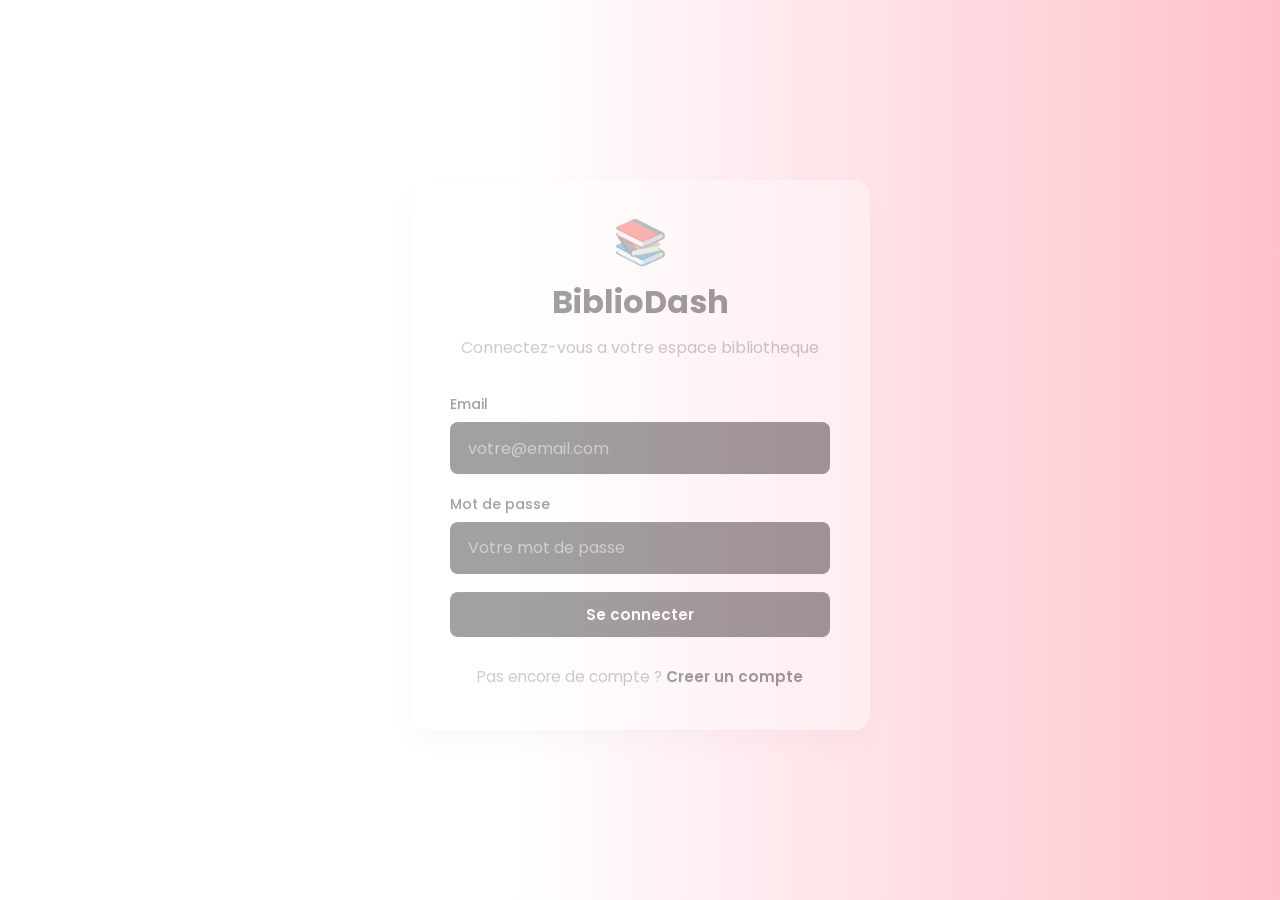
==== src/index.html @ 0aefede0 "Premier commit du projet Docker" ====
<!DOCTYPE html>
<html lang="fr">
<head>
    <meta charset="UTF-8">
    <meta name="viewport" content="width=device-width, initial-scale=1.0">
    <title>Ma Bibliotheque</title>
    <link rel="stylesheet" href="css/style.css">
</head>
<body>
    <div class="app">
        <aside class="sidebar">
            <div class="logo">
                <span class="logo-icon">📚</span>
                <h1>Biblio<span>Dash</span></h1>
            </div>

            <div class="user-card" id="user-card">
                <div class="user-avatar" id="user-avatar">?</div>
                <div>
                    <p class="user-name" id="user-name">Chargement...</p>
                    <span class="user-role role-membre" id="user-role">Membre</span>
                </div>
            </div>

            <nav class="nav">
                <button class="nav-btn active" data-view="dashboard">Tableau de bord</button>
                <button class="nav-btn" data-view="livres">Catalogue</button>
                <button class="nav-btn" data-view="achats">Mes achats</button>
                <button class="nav-btn" data-view="profil">Mon profil</button>
            </nav>

            <div class="sidebar-actions">
                <button class="btn btn-secondary btn-full" id="btn-logout">Deconnexion</button>
            </div>

            <footer class="sidebar-footer">
                <p>Espace membre — achat de livres</p>
            </footer>
        </aside>

        <main class="main">
            <header class="header">
                <div>
                    <h2 id="page-title">Tableau de bord</h2>
                    <p class="subtitle" id="page-subtitle">Consultez le catalogue de la bibliotheque</p>
                </div>
            </header>

            <section id="view-dashboard" class="view active">
                <div class="stats-grid">
                    <article class="stat-card">
                        <p class="stat-label">Total livres</p>
                        <p class="stat-value" id="stat-total">—</p>
                    </article>
                    <article class="stat-card stat-green">
                        <p class="stat-label">Disponibles</p>
                        <p class="stat-value" id="stat-disponibles">—</p>
                    </article>
                    <article class="stat-card stat-orange">
                        <p class="stat-label">Mes achats</p>
                        <p class="stat-value" id="stat-mes-achats">—</p>
                    </article>
                    <article class="stat-card stat-blue">
                        <p class="stat-label">Total depense</p>
                        <p class="stat-value stat-value-sm" id="stat-depense">—</p>
                    </article>
                </div>

                <div class="panels">
                    <article class="panel">
                        <h3>Par categorie</h3>
                        <ul class="category-list" id="category-list"></ul>
                    </article>
                    <article class="panel">
                        <h3>Ajouts recents</h3>
                        <ul class="recent-list" id="recent-list"></ul>
                    </article>
                </div>
            </section>

            <section id="view-livres" class="view">
                <div class="filters">
                    <input type="search" id="search-input" placeholder="Rechercher titre, auteur, ISBN...">
                    <select id="filter-categorie">
                        <option value="">Toutes categories</option>
                    </select>
                    <select id="filter-statut">
                        <option value="">Tous statuts</option>
                        <option value="disponible">Disponible</option>
                        <option value="emprunte">Emprunte</option>
                        <option value="reserve">Reserve</option>
                        <option value="vendu">Vendu</option>
                    </select>
                    <button class="btn btn-secondary" id="btn-refresh">Actualiser</button>
                </div>

                <div class="table-wrapper">
                    <table class="books-table">
                        <thead>
                            <tr>
                                <th>Titre</th>
                                <th>Auteur</th>
                                <th>Categorie</th>
                                <th>Prix</th>
                                <th>Annee</th>
                                <th>Statut</th>
                                <th>Action</th>
                            </tr>
                        </thead>
                        <tbody id="books-tbody">
                            <tr><td colspan="7" class="loading">Chargement...</td></tr>
                        </tbody>
                    </table>
                </div>
            </section>

            <section id="view-achats" class="view">
                <div class="table-wrapper">
                    <table class="books-table">
                        <thead>
                            <tr>
                                <th>Titre</th>
                                <th>Auteur</th>
                                <th>Categorie</th>
                                <th>Prix paye</th>
                                <th>Date</th>
                            </tr>
                        </thead>
                        <tbody id="achats-tbody">
                            <tr><td colspan="5" class="loading">Chargement...</td></tr>
                        </tbody>
                    </table>
                </div>
            </section>

            <section id="view-profil" class="view">
                <article class="panel profile-panel">
                    <h3>Mon compte</h3>
                    <form id="profile-form" class="profile-form">
                        <div class="form-grid">
                            <label>Nom *<input type="text" id="profile-nom" required></label>
                            <label>Prenom *<input type="text" id="profile-prenom" required></label>
                        </div>
                        <label>Email<input type="email" id="profile-email" disabled></label>
                        <label>Telephone<input type="tel" id="profile-telephone"></label>
                        <label>Membre depuis<input type="text" id="profile-date" disabled></label>

                        <hr class="profile-divider">
                        <h4>Changer le mot de passe</h4>
                        <p class="profile-hint">Min. 8 caracteres, 1 majuscule, 1 minuscule, 1 chiffre.</p>
                        <div class="form-grid">
                            <label>Nouveau mot de passe<input type="password" id="profile-password" minlength="8"></label>
                            <label>Confirmer<input type="password" id="profile-confirm" minlength="8"></label>
                        </div>
                        <div class="form-actions">
                            <button type="submit" class="btn btn-primary">Enregistrer</button>
                        </div>
                    </form>
                </article>
            </section>
        </main>
    </div>

    <div class="toast" id="toast"></div>

    <script src="js/config.js"></script>
    <script src="js/api.js"></script>
    <script src="js/app.js"></script>
</body>
</html>
---- src/css/style.css ----
@import url('https://fonts.googleapis.com/css2?family=Poppins:wght@400;500;600;700&display=swap');

:root {
    --white: #FFFFFF;
    --pink: #FFC0CB;
    --black: #000000;
    --text-muted: rgba(0, 0, 0, 0.55);
    --radius-sm: 8px;
    --radius-md: 12px;
    --radius-lg: 16px;
    --shadow-card: 0 10px 30px rgba(0, 0, 0, 0.08);
    --shadow-hover: 0 16px 40px rgba(0, 0, 0, 0.12);
    --shadow-btn: 0 8px 20px rgba(0, 0, 0, 0.15);
    --sidebar-width: 260px;
    --font: 'Poppins', 'Inter', 'Roboto', system-ui, sans-serif;
    --transition: all 0.3s ease;
}

* {
    margin: 0;
    padding: 0;
    box-sizing: border-box;
}

body {
    font-family: var(--font);
    font-size: 16px;
    line-height: 1.6;
    color: var(--black);
    min-height: 100vh;
    background: linear-gradient(to right, #FFFFFF 40%, #FFC0CB 100%);
    background-attachment: fixed;
}

/* ─── Layout ─── */
.app {
    display: flex;
    min-height: 100vh;
}

/* ─── Sidebar ─── */
.sidebar {
    width: var(--sidebar-width);
    background: var(--white);
    box-shadow: var(--shadow-card);
    display: flex;
    flex-direction: column;
    padding: 2rem 1.25rem;
    position: fixed;
    height: 100vh;
    z-index: 10;
    transition: var(--transition);
}

.logo {
    display: flex;
    align-items: center;
    gap: 0.75rem;
    margin-bottom: 2rem;
    padding: 0 0.25rem;
}

.logo-icon {
    font-size: 1.75rem;
    line-height: 1;
}

.logo h1 {
    font-size: 1.35rem;
    font-weight: 700;
    color: var(--black);
}

.logo span {
    font-weight: 700;
}

.nav {
    display: flex;
    flex-direction: column;
    gap: 0.35rem;
    flex: 1;
}

.nav-btn {
    background: transparent;
    border: none;
    color: var(--text-muted);
    padding: 0.85rem 1rem;
    border-radius: var(--radius-sm);
    text-align: left;
    cursor: pointer;
    font-family: var(--font);
    font-size: 0.95rem;
    font-weight: 500;
    transition: var(--transition);
    position: relative;
}

.nav-btn::after {
    content: '';
    position: absolute;
    bottom: 6px;
    left: 1rem;
    right: 1rem;
    height: 2px;
    background: var(--black);
    transform: scaleX(0);
    transition: transform 0.3s ease;
}

.nav-btn:hover {
    color: var(--black);
    background: rgba(0, 0, 0, 0.04);
}

.nav-btn:hover::after {
    transform: scaleX(1);
}

.nav-btn.active {
    background: var(--black);
    color: var(--white);
    font-weight: 600;
}

.nav-btn.active::after {
    display: none;
}

.sidebar-footer {
    padding: 1rem 0.25rem;
    font-size: 0.8rem;
    color: var(--text-muted);
}

.sidebar-actions {
    margin-top: auto;
    margin-bottom: 1rem;
}

/* ─── Main ─── */
.main {
    margin-left: var(--sidebar-width);
    flex: 1;
    padding: 2.5rem;
    max-width: 1140px;
    animation: fadeIn 0.4s ease;
}

@keyframes fadeIn {
    from { opacity: 0; transform: translateY(8px); }
    to   { opacity: 1; transform: translateY(0); }
}

.header {
    display: flex;
    justify-content: space-between;
    align-items: flex-start;
    margin-bottom: 2.5rem;
}

.header h2 {
    font-size: 2rem;
    font-weight: 700;
    line-height: 1.2;
}

.subtitle {
    color: var(--text-muted);
    margin-top: 0.35rem;
    font-size: 1rem;
    font-weight: 400;
}

/* ─── Views ─── */
.view {
    display: none;
}

.view.active {
    display: block;
    animation: fadeIn 0.35s ease;
}

/* ─── Stats ─── */
.stats-grid {
    display: grid;
    grid-template-columns: repeat(auto-fit, minmax(200px, 1fr));
    gap: 1.25rem;
    margin-bottom: 2rem;
}

.stat-card {
    background: var(--white);
    border-radius: var(--radius-md);
    padding: 1.5rem;
    box-shadow: var(--shadow-card);
    transition: var(--transition);
}

.stat-card:hover {
    box-shadow: var(--shadow-hover);
    transform: translateY(-3px);
}

.stat-card.stat-green,
.stat-card.stat-orange,
.stat-card.stat-blue {
    border-left: 4px solid var(--black);
}

.stat-label {
    font-size: 0.85rem;
    font-weight: 500;
    color: var(--text-muted);
    margin-bottom: 0.5rem;
    text-transform: uppercase;
    letter-spacing: 0.04em;
}

.stat-value {
    font-size: 2.25rem;
    font-weight: 700;
    color: var(--black);
}

/* ─── Panels ─── */
.panels {
    display: grid;
    grid-template-columns: repeat(auto-fit, minmax(300px, 1fr));
    gap: 1.5rem;
}

.panel {
    background: var(--white);
    border-radius: var(--radius-lg);
    padding: 1.75rem;
    box-shadow: var(--shadow-card);
    transition: var(--transition);
}

.panel:hover {
    box-shadow: var(--shadow-hover);
    transform: translateY(-2px);
}

.panel h3 {
    font-size: 1rem;
    font-weight: 600;
    margin-bottom: 1.25rem;
    color: var(--black);
}

.category-list,
.recent-list {
    list-style: none;
}

.category-list li,
.recent-list li {
    display: flex;
    justify-content: space-between;
    align-items: center;
    padding: 0.75rem 0;
    border-bottom: 1px solid rgba(0, 0, 0, 0.08);
    font-size: 0.95rem;
}

.category-list li:last-child,
.recent-list li:last-child {
    border-bottom: none;
}

/* ─── Badges (noir / blanc uniquement) ─── */
.badge {
    display: inline-block;
    padding: 0.25rem 0.65rem;
    border-radius: 20px;
    font-size: 0.75rem;
    font-weight: 600;
}

.badge-disponible {
    background: var(--black);
    color: var(--white);
}

.badge-emprunte {
    background: var(--white);
    color: var(--black);
    border: 1.5px solid var(--black);
}

.badge-reserve {
    background: rgba(0, 0, 0, 0.12);
    color: var(--black);
}

.badge-vendu {
    background: var(--black);
    color: var(--white);
    opacity: 0.7;
}

.btn-sm {
    padding: 0.45rem 0.9rem;
    font-size: 0.82rem;
}

.stat-value-sm {
    font-size: 1.6rem;
}

.text-muted-sm {
    font-size: 0.85rem;
    color: var(--text-muted);
}

/* ─── Filters ─── */
.filters {
    display: flex;
    flex-wrap: wrap;
    gap: 0.75rem;
    margin-bottom: 1.5rem;
}

.filters input,
.filters select {
    font-family: var(--font);
    background: var(--black);
    color: var(--white);
    border: none;
    padding: 0.7rem 1.1rem;
    border-radius: var(--radius-sm);
    font-size: 0.95rem;
    transition: var(--transition);
    min-height: 44px;
}

.filters input {
    flex: 1;
    min-width: 220px;
}

.filters input::placeholder {
    color: rgba(255, 255, 255, 0.55);
}

.filters input:focus,
.filters select:focus {
    outline: none;
    box-shadow: var(--shadow-btn);
    transform: translateY(-2px);
}

.filters select option {
    background: var(--black);
    color: var(--white);
}

/* ─── Table ─── */
.table-wrapper {
    background: var(--white);
    border-radius: var(--radius-lg);
    overflow: hidden;
    box-shadow: var(--shadow-card);
    transition: var(--transition);
}

.table-wrapper:hover {
    box-shadow: var(--shadow-hover);
}

.books-table {
    width: 100%;
    border-collapse: collapse;
}

.books-table th,
.books-table td {
    padding: 1rem 1.25rem;
    text-align: left;
    border-bottom: 1px solid rgba(0, 0, 0, 0.07);
}

.books-table th {
    background: var(--black);
    color: var(--white);
    font-size: 0.78rem;
    font-weight: 600;
    text-transform: uppercase;
    letter-spacing: 0.06em;
}

.books-table tbody tr {
    transition: var(--transition);
}

.books-table tbody tr:hover {
    background: rgba(255, 192, 203, 0.15);
}

.books-table .loading,
.books-table .empty {
    text-align: center;
    color: var(--text-muted);
    padding: 2.5rem;
}

/* ─── Buttons ─── */
.btn {
    font-family: var(--font);
    padding: 0.7rem 1.4rem;
    border: none;
    border-radius: var(--radius-sm);
    font-size: 0.95rem;
    font-weight: 600;
    cursor: pointer;
    transition: var(--transition);
}

.btn-primary {
    background: var(--black);
    color: var(--white);
}

.btn-primary:hover {
    transform: translateY(-2px);
    box-shadow: var(--shadow-btn);
}

.btn-secondary {
    background: var(--white);
    color: var(--black);
    border: 1.5px solid var(--black);
}

.btn-secondary:hover {
    background: var(--black);
    color: var(--white);
    transform: translateY(-2px);
    box-shadow: var(--shadow-btn);
}

.btn-full {
    width: 100%;
}

/* ─── User card ─── */
.user-card {
    display: flex;
    align-items: center;
    gap: 0.85rem;
    padding: 1rem;
    background: rgba(0, 0, 0, 0.03);
    border-radius: var(--radius-md);
    margin-bottom: 1.5rem;
    transition: var(--transition);
}

.user-card:hover {
    background: rgba(0, 0, 0, 0.06);
}

.user-avatar {
    width: 44px;
    height: 44px;
    border-radius: 50%;
    background: var(--black);
    color: var(--white);
    display: flex;
    align-items: center;
    justify-content: center;
    font-weight: 700;
    font-size: 0.85rem;
    flex-shrink: 0;
}

.user-name {
    font-weight: 600;
    font-size: 0.95rem;
}

.user-role {
    font-size: 0.72rem;
    font-weight: 600;
    padding: 0.2rem 0.55rem;
    border-radius: 12px;
    display: inline-block;
    margin-top: 0.2rem;
    background: var(--black);
    color: var(--white);
}

.role-membre,
.role-admin {
    background: var(--black);
    color: var(--white);
}

/* ─── Profile ─── */
.profile-panel {
    max-width: 620px;
}

.profile-form h4 {
    margin: 1rem 0 0.5rem;
    font-size: 1.05rem;
    font-weight: 600;
}

.profile-hint {
    font-size: 0.875rem;
    color: var(--text-muted);
    margin-bottom: 1rem;
}

.profile-divider {
    border: none;
    border-top: 1px solid rgba(0, 0, 0, 0.1);
    margin: 1.75rem 0;
}

.profile-form label {
    display: flex;
    flex-direction: column;
    gap: 0.45rem;
    font-size: 0.875rem;
    font-weight: 500;
    color: var(--black);
    margin-bottom: 1rem;
}

.profile-form input {
    font-family: var(--font);
    background: var(--black);
    color: var(--white);
    border: none;
    padding: 0.75rem 1rem;
    border-radius: var(--radius-sm);
    font-size: 1rem;
    transition: var(--transition);
}

.profile-form input:focus {
    outline: none;
    box-shadow: var(--shadow-btn);
    transform: translateY(-2px);
}

.profile-form input:disabled {
    background: rgba(0, 0, 0, 0.25);
    cursor: not-allowed;
    transform: none;
    box-shadow: none;
}

.form-grid {
    display: grid;
    grid-template-columns: 1fr 1fr;
    gap: 1rem;
    margin-bottom: 1rem;
}

.form-actions {
    display: flex;
    justify-content: flex-end;
    gap: 0.75rem;
    margin-top: 1.25rem;
}

/* ─── Toast ─── */
.toast {
    position: fixed;
    bottom: 2rem;
    right: 2rem;
    padding: 1rem 1.5rem;
    border-radius: var(--radius-sm);
    background: var(--black);
    color: var(--white);
    box-shadow: var(--shadow-btn);
    transform: translateY(100px);
    opacity: 0;
    transition: var(--transition);
    z-index: 2000;
    max-width: 360px;
    font-weight: 500;
}

.toast.show {
    transform: translateY(0);
    opacity: 1;
}

.toast.success,
.toast.error {
    background: var(--black);
    color: var(--white);
}

/* ─── Auth pages ─── */
.auth-page {
    display: flex;
    align-items: center;
    justify-content: center;
    min-height: 100vh;
    padding: 1.5rem;
}

.auth-container {
    width: 100%;
    max-width: 460px;
    animation: fadeIn 0.5s ease;
}

.auth-card {
    background: var(--white);
    border-radius: var(--radius-lg);
    padding: 2.5rem;
    box-shadow: var(--shadow-card);
    transition: var(--transition);
}

.auth-card:hover {
    box-shadow: var(--shadow-hover);
}

.auth-card-wide {
    max-width: 540px;
    margin: 0 auto;
}

.auth-header {
    text-align: center;
    margin-bottom: 2rem;
}

.auth-header .logo-icon {
    font-size: 2.75rem;
    display: block;
    margin-bottom: 0.75rem;
}

.auth-header h1 {
    font-size: 2rem;
    font-weight: 700;
    margin-bottom: 0.5rem;
}

.auth-header p {
    color: var(--text-muted);
    font-size: 1rem;
}

.auth-form {
    display: flex;
    flex-direction: column;
    gap: 1.1rem;
}

.auth-form label {
    display: flex;
    flex-direction: column;
    gap: 0.45rem;
    font-size: 0.875rem;
    font-weight: 500;
    color: var(--black);
}

.auth-form input {
    font-family: var(--font);
    background: var(--black);
    color: var(--white);
    border: none;
    padding: 0.85rem 1.1rem;
    border-radius: var(--radius-sm);
    font-size: 1rem;
    transition: var(--transition);
}

.auth-form input::placeholder {
    color: rgba(255, 255, 255, 0.5);
}

.auth-form input:focus {
    outline: none;
    box-shadow: var(--shadow-btn);
    transform: translateY(-2px);
}

.auth-switch {
    text-align: center;
    margin-top: 1.75rem;
    font-size: 0.95rem;
    color: var(--text-muted);
}

.auth-switch a {
    color: var(--black);
    text-decoration: none;
    font-weight: 600;
    position: relative;
    transition: var(--transition);
}

.auth-switch a::after {
    content: '';
    position: absolute;
    bottom: -2px;
    left: 0;
    width: 100%;
    height: 2px;
    background: var(--black);
    transform: scaleX(0);
    transition: transform 0.3s ease;
}

.auth-switch a:hover::after {
    transform: scaleX(1);
}

.form-error {
    background: rgba(0, 0, 0, 0.06);
    color: var(--black);
    padding: 0.85rem 1rem;
    border-radius: var(--radius-sm);
    font-size: 0.9rem;
    border-left: 3px solid var(--black);
    margin-bottom: 0.5rem;
    display: none;
}

/* ─── Responsive ─── */
@media (max-width: 768px) {
    .sidebar {
        width: 100%;
        height: auto;
        position: relative;
    }

    .main {
        margin-left: 0;
        padding: 1.5rem;
    }

    .app {
        flex-direction: column;
    }

    .form-grid {
        grid-template-columns: 1fr;
    }

    .header {
        flex-direction: column;
        gap: 1rem;
    }

    .header h2 {
        font-size: 1.6rem;
    }
}
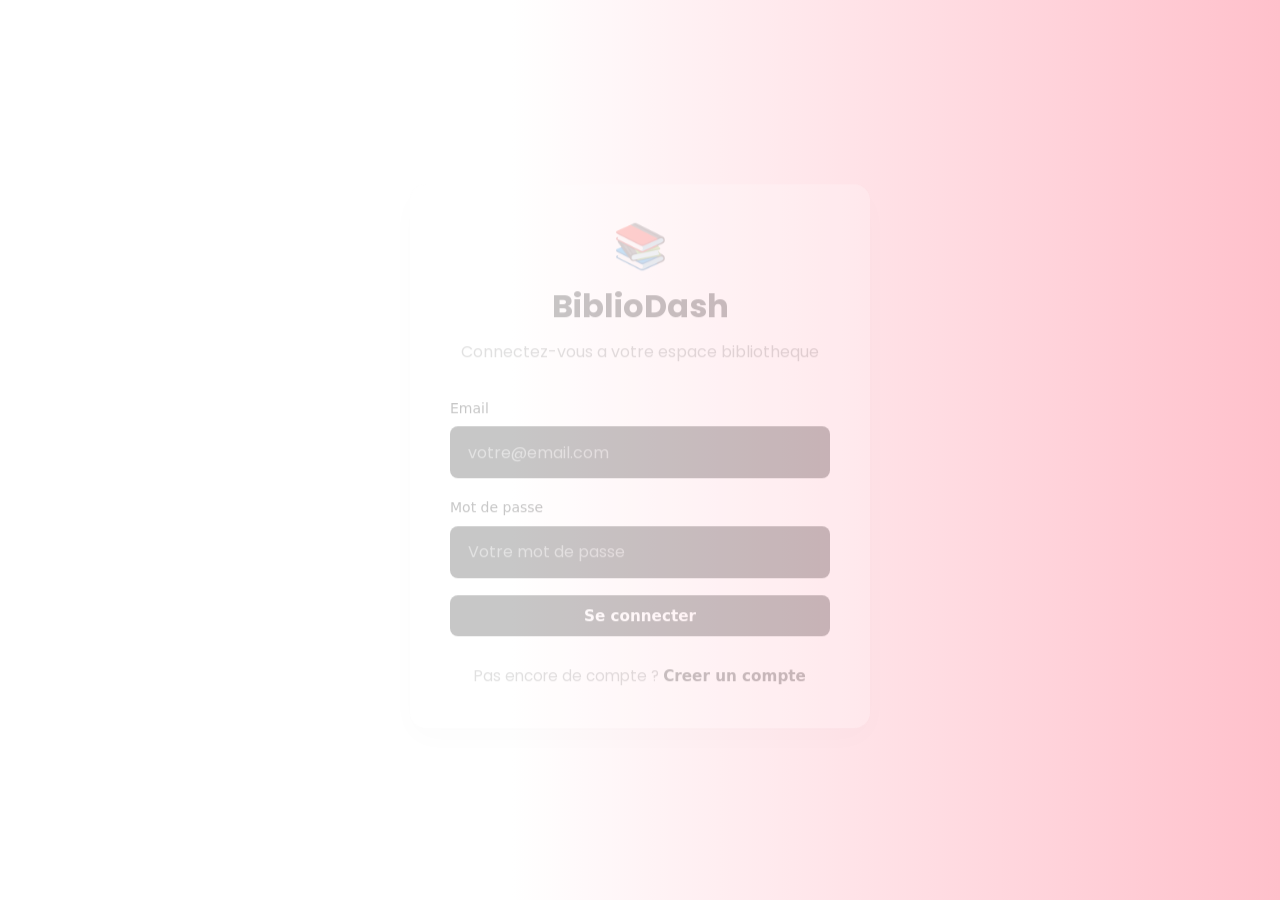
==== commit 061de418: "first commit" ====
--- a/src/index.html
+++ b/src/index.html
@@ -4,138 +4,107 @@
     <meta charset="UTF-8">
     <meta name="viewport" content="width=device-width, initial-scale=1.0">
     <title>Ma Bibliotheque</title>
-    <link rel="stylesheet" href="css/style.css">
+    <link rel="stylesheet" href="css/style.css?v=13">
 </head>
 <body>
     <div class="app">
-        <aside class="sidebar">
-            <div class="logo">
+        <header class="site-header">
+            <div class="header-brand">
                 <span class="logo-icon">📚</span>
-                <h1>Biblio<span>Dash</span></h1>
+                <h1>Biblio<span>teque</span></h1>
             </div>
 
-            <div class="user-card" id="user-card">
-                <div class="user-avatar" id="user-avatar">?</div>
-                <div>
-                    <p class="user-name" id="user-name">Chargement...</p>
-                    <span class="user-role role-membre" id="user-role">Membre</span>
-                </div>
-            </div>
+            <div class="header-right">
+                <nav class="header-nav" id="header-nav" aria-label="Navigation principale">
+                    <ul class="nav-list">
+                        <li><a href="#page-accueil" class="nav-link active" data-page="accueil">Catalogue</a></li>
+                        <li><a href="#page-emprunts" class="nav-link" data-page="emprunts">Mes emprunts</a></li>
+                        <li><a href="#page-reservations" class="nav-link" data-page="reservations">Mes reservations</a></li>
+                        <li><a href="#page-achats" class="nav-link" data-page="achats">Mes achats</a></li>
+                        <li><a href="#page-profil" class="nav-link" data-page="profil">Mon profil</a></li>
+                    </ul>
+                </nav>
 
-            <nav class="nav">
-                <button class="nav-btn active" data-view="dashboard">Tableau de bord</button>
-                <button class="nav-btn" data-view="livres">Catalogue</button>
-                <button class="nav-btn" data-view="achats">Mes achats</button>
-                <button class="nav-btn" data-view="profil">Mon profil</button>
-            </nav>
-
-            <div class="sidebar-actions">
-                <button class="btn btn-secondary btn-full" id="btn-logout">Deconnexion</button>
-            </div>
-
-            <footer class="sidebar-footer">
-                <p>Espace membre — achat de livres</p>
-            </footer>
-        </aside>
-
-        <main class="main">
-            <header class="header">
-                <div>
-                    <h2 id="page-title">Tableau de bord</h2>
-                    <p class="subtitle" id="page-subtitle">Consultez le catalogue de la bibliotheque</p>
-                </div>
-            </header>
-
-            <section id="view-dashboard" class="view active">
-                <div class="stats-grid">
-                    <article class="stat-card">
-                        <p class="stat-label">Total livres</p>
-                        <p class="stat-value" id="stat-total">—</p>
-                    </article>
-                    <article class="stat-card stat-green">
-                        <p class="stat-label">Disponibles</p>
-                        <p class="stat-value" id="stat-disponibles">—</p>
-                    </article>
-                    <article class="stat-card stat-orange">
-                        <p class="stat-label">Mes achats</p>
-                        <p class="stat-value" id="stat-mes-achats">—</p>
-                    </article>
-                    <article class="stat-card stat-blue">
-                        <p class="stat-label">Total depense</p>
-                        <p class="stat-value stat-value-sm" id="stat-depense">—</p>
-                    </article>
+                <div class="user-card" id="user-card">
+                    <div class="user-avatar" id="user-avatar">?</div>
+                    <div class="user-info">
+                        <p class="user-name" id="user-name">Chargement...</p>
+                        <span class="user-role role-membre" id="user-role">Membre</span>
+                    </div>
                 </div>
 
-                <div class="panels">
-                    <article class="panel">
-                        <h3>Par categorie</h3>
-                        <ul class="category-list" id="category-list"></ul>
-                    </article>
-                    <article class="panel">
-                        <h3>Ajouts recents</h3>
-                        <ul class="recent-list" id="recent-list"></ul>
-                    </article>
+                <button type="button" class="btn btn-secondary btn-sm" id="btn-logout">Deconnexion</button>
+                <button type="button" class="menu-toggle" id="menu-toggle" aria-label="Menu" aria-expanded="false">☰</button>
+            </div>
+        </header>
+
+        <main class="content-area">
+            <!-- Accueil = Catalogue visuel -->
+            <section id="page-accueil" class="page page-catalog active">
+                <header class="catalog-hero">
+                    <h2>Notre collection</h2>
+                    <p class="subtitle">Parcourez, empruntez ou achetez en un clic</p>
+                </header>
+
+                <div class="catalog-toolbar">
+                    <input type="search" id="search-input" class="catalog-search" placeholder="Rechercher un titre, auteur...">
+                    <div class="category-chips" id="category-chips">
+                        <button type="button" class="chip active" data-categorie="">Tous</button>
+                    </div>
+                    <div class="status-chips" id="status-chips">
+                        <button type="button" class="chip active" data-statut="">Tous</button>
+                        <button type="button" class="chip" data-statut="disponible">Disponible</button>
+                        <button type="button" class="chip" data-statut="emprunte">Emprunte</button>
+                        <button type="button" class="chip" data-statut="reserve">Reserve</button>
+                        <button type="button" class="chip" data-statut="vendu">Rupture</button>
+                    </div>
+                </div>
+
+                <div class="books-grid" id="books-grid">
+                    <p class="catalog-loading">Chargement du catalogue...</p>
                 </div>
             </section>
 
-            <section id="view-livres" class="view">
-                <div class="filters">
-                    <input type="search" id="search-input" placeholder="Rechercher titre, auteur, ISBN...">
-                    <select id="filter-categorie">
-                        <option value="">Toutes categories</option>
-                    </select>
-                    <select id="filter-statut">
-                        <option value="">Tous statuts</option>
-                        <option value="disponible">Disponible</option>
-                        <option value="emprunte">Emprunte</option>
-                        <option value="reserve">Reserve</option>
-                        <option value="vendu">Vendu</option>
-                    </select>
-                    <button class="btn btn-secondary" id="btn-refresh">Actualiser</button>
-                </div>
-
-                <div class="table-wrapper">
-                    <table class="books-table">
-                        <thead>
-                            <tr>
-                                <th>Titre</th>
-                                <th>Auteur</th>
-                                <th>Categorie</th>
-                                <th>Prix</th>
-                                <th>Annee</th>
-                                <th>Statut</th>
-                                <th>Action</th>
-                            </tr>
-                        </thead>
-                        <tbody id="books-tbody">
-                            <tr><td colspan="7" class="loading">Chargement...</td></tr>
-                        </tbody>
-                    </table>
+            <!-- Emprunts -->
+            <section id="page-emprunts" class="page">
+                <header class="page-header">
+                    <h2>Mes emprunts</h2>
+                    <p class="subtitle">Livres empruntes et dates de retour</p>
+                </header>
+                <div class="purchases-grid" id="borrows-grid">
+                    <p class="catalog-loading">Chargement...</p>
                 </div>
             </section>
 
-            <section id="view-achats" class="view">
-                <div class="table-wrapper">
-                    <table class="books-table">
-                        <thead>
-                            <tr>
-                                <th>Titre</th>
-                                <th>Auteur</th>
-                                <th>Categorie</th>
-                                <th>Prix paye</th>
-                                <th>Date</th>
-                            </tr>
-                        </thead>
-                        <tbody id="achats-tbody">
-                            <tr><td colspan="5" class="loading">Chargement...</td></tr>
-                        </tbody>
-                    </table>
+            <!-- Reservations -->
+            <section id="page-reservations" class="page">
+                <header class="page-header">
+                    <h2>Mes reservations</h2>
+                    <p class="subtitle">Livres reserves en attente de disponibilite</p>
+                </header>
+                <div class="purchases-grid" id="reservations-grid">
+                    <p class="catalog-loading">Chargement...</p>
                 </div>
             </section>
 
-            <section id="view-profil" class="view">
-                <article class="panel profile-panel">
-                    <h3>Mon compte</h3>
+            <!-- Achats (cartes, pas de tableau) -->
+            <section id="page-achats" class="page">
+                <header class="page-header">
+                    <h2>Mes achats</h2>
+                    <p class="subtitle">Vos livres acquis</p>
+                </header>
+                <div class="purchases-grid" id="purchases-grid">
+                    <p class="catalog-loading">Chargement...</p>
+                </div>
+            </section>
+
+            <!-- Profil -->
+            <section id="page-profil" class="page">
+                <header class="page-header">
+                    <h2>Mon profil</h2>
+                    <p class="subtitle">Gerer votre compte membre</p>
+                </header>
+                <article class="panel profile-panel profile-panel-full">
                     <form id="profile-form" class="profile-form">
                         <div class="form-grid">
                             <label>Nom *<input type="text" id="profile-nom" required></label>
@@ -144,7 +113,6 @@
                         <label>Email<input type="email" id="profile-email" disabled></label>
                         <label>Telephone<input type="tel" id="profile-telephone"></label>
                         <label>Membre depuis<input type="text" id="profile-date" disabled></label>
-
                         <hr class="profile-divider">
                         <h4>Changer le mot de passe</h4>
                         <p class="profile-hint">Min. 8 caracteres, 1 majuscule, 1 minuscule, 1 chiffre.</p>
@@ -163,8 +131,8 @@
 
     <div class="toast" id="toast"></div>
 
-    <script src="js/config.js"></script>
-    <script src="js/api.js"></script>
-    <script src="js/app.js"></script>
+    <script src="js/config.js?v=13"></script>
+    <script src="js/api.js?v=13"></script>
+    <script src="js/app.js?v=13"></script>
 </body>
 </html>
--- a/src/css/style.css
+++ b/src/css/style.css
@@ -12,6 +12,7 @@
     --shadow-hover: 0 16px 40px rgba(0, 0, 0, 0.12);
     --shadow-btn: 0 8px 20px rgba(0, 0, 0, 0.15);
     --sidebar-width: 260px;
+    --header-height: 72px;
     --font: 'Poppins', 'Inter', 'Roboto', system-ui, sans-serif;
     --transition: all 0.3s ease;
 }
@@ -22,12 +23,31 @@
     box-sizing: border-box;
 }
 
+html,
+body,
+* {
+    -ms-overflow-style: none;
+    scrollbar-width: none;
+}
+
+*::-webkit-scrollbar {
+    display: none;
+    width: 0;
+    height: 0;
+}
+
+html {
+    scroll-behavior: smooth;
+    overflow-x: hidden;
+}
+
 body {
     font-family: var(--font);
     font-size: 16px;
     line-height: 1.6;
     color: var(--black);
     min-height: 100vh;
+    overflow-x: hidden;
     background: linear-gradient(to right, #FFFFFF 40%, #FFC0CB 100%);
     background-attachment: fixed;
 }
@@ -35,29 +55,42 @@
 /* ─── Layout ─── */
 .app {
     display: flex;
+    flex-direction: column;
     min-height: 100vh;
-}
-
-/* ─── Sidebar ─── */
-.sidebar {
-    width: var(--sidebar-width);
+    width: 100%;
+}
+
+/* ─── En-tete + navigation ordonnee (haut droite) ─── */
+.site-header {
+    position: sticky;
+    top: 0;
+    z-index: 100;
+    display: flex;
+    align-items: center;
+    justify-content: space-between;
+    gap: 1.5rem;
+    width: 100%;
+    min-height: var(--header-height);
+    padding: 0.75rem 1.5rem;
     background: var(--white);
     box-shadow: var(--shadow-card);
-    display: flex;
-    flex-direction: column;
-    padding: 2rem 1.25rem;
-    position: fixed;
-    height: 100vh;
-    z-index: 10;
-    transition: var(--transition);
-}
-
-.logo {
+}
+
+.header-brand {
     display: flex;
     align-items: center;
     gap: 0.75rem;
-    margin-bottom: 2rem;
-    padding: 0 0.25rem;
+    flex-shrink: 0;
+}
+
+.header-brand h1 {
+    font-size: 1.35rem;
+    font-weight: 700;
+    color: var(--black);
+}
+
+.header-brand h1 span {
+    font-weight: 700;
 }
 
 .logo-icon {
@@ -65,122 +98,595 @@
     line-height: 1;
 }
 
-.logo h1 {
-    font-size: 1.35rem;
+.header-right {
+    display: flex;
+    align-items: center;
+    justify-content: flex-end;
+    gap: 1rem;
+    flex: 1;
+    min-width: 0;
+    position: relative;
+}
+
+.header-nav {
+    margin-left: auto;
+}
+
+.nav-list {
+    display: flex;
+    flex-wrap: wrap;
+    align-items: center;
+    justify-content: flex-end;
+    gap: 0.35rem 1.25rem;
+    list-style: none;
+    padding: 0;
+    margin: 0;
+}
+
+.nav-list li {
+    display: block;
+}
+
+.nav-link {
+    display: inline-block;
+    color: var(--text-muted);
+    padding: 0.45rem 0.65rem;
+    border-radius: var(--radius-sm);
+    text-decoration: none;
+    font-family: var(--font);
+    font-size: 0.9rem;
+    font-weight: 500;
+    transition: var(--transition);
+    white-space: nowrap;
+}
+
+.nav-link:hover {
+    color: var(--black);
+    background: rgba(0, 0, 0, 0.05);
+}
+
+.nav-link.active {
+    background: var(--black);
+    color: var(--white);
+    font-weight: 600;
+}
+
+/* ─── Zone contenu pleine largeur ─── */
+.content-area {
+    flex: 1;
+    width: 100%;
+    padding: 1.5rem 2rem 3rem;
+    min-height: calc(100vh - var(--header-height));
+}
+
+.page {
+    display: none;
+    width: 100%;
+    min-height: calc(100vh - var(--header-height) - 3rem);
+    padding: 1.5rem;
+    background: var(--white);
+    border-radius: var(--radius-lg);
+    box-shadow: var(--shadow-card);
+    animation: fadeIn 0.35s ease;
+}
+
+.page.page-catalog {
+    background: transparent;
+    box-shadow: none;
+    padding: 0;
+}
+
+.page.active {
+    display: block;
+}
+
+.page-header {
+    margin-bottom: 1.75rem;
+}
+
+.page-header h2 {
+    font-size: clamp(1.5rem, 3vw, 2rem);
     font-weight: 700;
-    color: var(--black);
-}
-
-.logo span {
+    line-height: 1.2;
+}
+
+.subtitle {
+    color: var(--text-muted);
+    margin-top: 0.35rem;
+    font-size: 1rem;
+    font-weight: 400;
+}
+
+.panels-full {
+    width: 100%;
+}
+
+.table-wrapper-full {
+    width: 100%;
+}
+
+.profile-panel-full {
+    width: 100%;
+    max-width: none;
+}
+
+.empty-state {
+    text-align: center;
+    padding: 3rem 1rem;
+    color: var(--text-muted);
+}
+
+.empty-state p {
+    margin-bottom: 1.25rem;
+}
+
+/* ─── Catalogue visuel (cartes) ─── */
+.catalog-hero {
+    margin-bottom: 2rem;
+}
+
+.catalog-hero h2 {
+    font-size: clamp(1.75rem, 4vw, 2.5rem);
     font-weight: 700;
-}
-
-.nav {
+    line-height: 1.15;
+}
+
+.catalog-toolbar {
     display: flex;
     flex-direction: column;
-    gap: 0.35rem;
-    flex: 1;
-}
-
-.nav-btn {
-    background: transparent;
+    gap: 1rem;
+    margin-bottom: 2rem;
+}
+
+.catalog-search {
+    width: 100%;
+    max-width: 480px;
+    font-family: var(--font);
+    background: var(--white);
+    color: var(--black);
+    border: 1.5px solid rgba(0, 0, 0, 0.12);
+    padding: 0.85rem 1.15rem;
+    border-radius: var(--radius-md);
+    font-size: 1rem;
+    transition: var(--transition);
+    box-shadow: var(--shadow-card);
+}
+
+.catalog-search:focus {
+    outline: none;
+    border-color: var(--black);
+    box-shadow: var(--shadow-hover);
+    transform: translateY(-2px);
+}
+
+.category-chips,
+.status-chips {
+    display: flex;
+    flex-wrap: wrap;
+    gap: 0.5rem;
+}
+
+.chip {
+    font-family: var(--font);
+    background: var(--white);
+    color: var(--black);
+    border: 1.5px solid rgba(0, 0, 0, 0.15);
+    padding: 0.45rem 1rem;
+    border-radius: 999px;
+    font-size: 0.85rem;
+    font-weight: 500;
+    cursor: pointer;
+    transition: var(--transition);
+}
+
+.chip:hover {
+    border-color: var(--black);
+    transform: translateY(-2px);
+    box-shadow: var(--shadow-card);
+}
+
+.chip.active {
+    background: var(--black);
+    color: var(--white);
+    border-color: var(--black);
+}
+
+.books-grid {
+    display: grid;
+    grid-template-columns: repeat(auto-fill, minmax(180px, 1fr));
+    gap: 1.5rem;
+    width: 100%;
+    transition: var(--transition);
+}
+
+.books-grid.has-selection {
+    gap: 1.25rem;
+}
+
+.catalog-loading,
+.catalog-empty {
+    grid-column: 1 / -1;
+    text-align: center;
+    color: var(--text-muted);
+    padding: 3rem 1rem;
+}
+
+.book-card {
+    opacity: 0;
+    transform: translateY(24px);
+    transition: opacity 0.5s ease, transform 0.5s ease, filter 0.35s ease;
+    transition-delay: calc(var(--i, 0) * 0.05s);
+}
+
+.book-card.is-visible {
+    opacity: 1;
+    transform: translateY(0);
+}
+
+.book-card.dimmed {
+    opacity: 0.45;
+    filter: grayscale(0.3);
+    transform: scale(0.97);
+}
+
+.book-card.selected {
+    grid-column: 1 / -1;
+    display: grid;
+    grid-template-columns: minmax(180px, 240px) 1fr;
+    gap: 1.5rem;
+    align-items: start;
+    opacity: 1;
+    filter: none;
+    transform: none;
+}
+
+.book-card.selected .book-card-expand.open {
+    max-height: none;
+    margin-top: 0;
+    grid-column: 2;
+    grid-row: 1;
+}
+
+.book-card.selected .book-card-expand-inner {
+    display: block;
+    background: var(--white);
+    border-radius: var(--radius-lg);
+    padding: 1.5rem;
+    box-shadow: var(--shadow-hover);
+    animation: slideExpand 0.45s ease;
+}
+
+.book-card-trigger {
+    display: block;
+    width: 100%;
+    padding: 0;
     border: none;
-    color: var(--text-muted);
-    padding: 0.85rem 1rem;
-    border-radius: var(--radius-sm);
-    text-align: left;
+    background: none;
     cursor: pointer;
     font-family: var(--font);
+    text-align: left;
+    border-radius: var(--radius-md);
+}
+
+.book-card-cover {
+    position: relative;
+    aspect-ratio: 2 / 3;
+    border-radius: var(--radius-md);
+    overflow: hidden;
+    box-shadow: var(--shadow-card);
+    transition: transform 0.35s ease, box-shadow 0.35s ease;
+}
+
+.book-card-trigger:hover .book-card-cover,
+.book-card.selected .book-card-cover {
+    transform: scale(1.05);
+    box-shadow: var(--shadow-hover);
+}
+
+.book-card-initials {
+    position: absolute;
+    inset: 0;
+    display: flex;
+    align-items: center;
+    justify-content: center;
+    font-size: 2.5rem;
+    font-weight: 700;
+    color: rgba(255, 255, 255, 0.9);
+    letter-spacing: 0.06em;
+}
+
+.book-card-hover {
+    position: absolute;
+    inset: 0;
+    display: flex;
+    flex-direction: column;
+    justify-content: flex-end;
+    padding: 1rem;
+    background: linear-gradient(to top, rgba(0, 0, 0, 0.85) 0%, transparent 60%);
+    opacity: 0;
+    transform: translateY(8px);
+    transition: opacity 0.35s ease, transform 0.35s ease;
+}
+
+.book-card-trigger:hover .book-card-hover,
+.book-card.selected .book-card-hover {
+    opacity: 1;
+    transform: translateY(0);
+}
+
+.book-card-title {
     font-size: 0.95rem;
-    font-weight: 500;
-    transition: var(--transition);
+    font-weight: 600;
+    color: var(--white);
+    line-height: 1.3;
+    margin-bottom: 0.25rem;
+}
+
+.book-card-meta {
+    font-size: 0.8rem;
+    color: rgba(255, 255, 255, 0.8);
+    margin-bottom: 0.5rem;
+}
+
+.book-card-footer {
+    display: flex;
+    align-items: center;
+    justify-content: space-between;
+    gap: 0.5rem;
+    padding: 0.65rem 0.25rem 0;
+    margin-top: 0.35rem;
+}
+
+.book-card-price {
+    font-size: 0.95rem;
+    font-weight: 700;
+    color: var(--black);
+}
+
+.book-card-buy,
+.book-card-buy-hover {
+    flex-shrink: 0;
+}
+
+.book-card-buy-hover {
+    margin-top: 0.65rem;
+    width: 100%;
+}
+
+.book-card-actions-row {
+    display: flex;
+    flex-wrap: wrap;
+    gap: 0.4rem;
+    justify-content: flex-end;
+}
+
+.book-card-hover-actions {
+    display: flex;
+    flex-direction: column;
+    gap: 0.4rem;
+    margin-top: 0.5rem;
+    width: 100%;
+}
+
+.book-card-hover-actions .btn {
+    width: 100%;
+}
+
+.book-card-unavail {
+    font-size: 0.78rem;
+    font-weight: 600;
+    color: var(--text-muted);
+}
+
+.book-card-hint,
+.purchase-card-hint {
+    display: block;
+    font-size: 0.75rem;
+    color: var(--text-muted);
+    margin-top: 0.35rem;
+    line-height: 1.4;
+}
+
+.book-card-expand {
+    max-height: 0;
+    opacity: 0;
+    overflow: hidden;
+    transition: max-height 0.5s ease, opacity 0.4s ease, margin 0.4s ease;
+}
+
+.book-card-expand.open {
+    max-height: 800px;
+    opacity: 1;
+    margin-top: 1rem;
+}
+
+@keyframes slideExpand {
+    from { opacity: 0; transform: translateY(-12px); }
+    to   { opacity: 1; transform: translateY(0); }
+}
+
+.book-expand-author {
+    font-size: 1.15rem;
+    font-weight: 600;
+    margin-bottom: 0.35rem;
+}
+
+.book-expand-tags {
+    font-size: 0.9rem;
+    color: var(--text-muted);
+    margin-bottom: 1rem;
+    display: flex;
+    flex-wrap: wrap;
+    align-items: center;
+    gap: 0.5rem;
+}
+
+.book-expand-resume {
+    font-size: 0.95rem;
+    line-height: 1.7;
+    margin-bottom: 1rem;
+}
+
+.book-expand-toggle {
+    display: inline-flex;
+    align-items: center;
+    gap: 0.5rem;
+    background: none;
+    border: none;
+    font-family: var(--font);
+    font-size: 0.9rem;
+    font-weight: 600;
+    color: var(--black);
+    cursor: pointer;
+    padding: 0.35rem 0;
+    margin-bottom: 0.5rem;
+    transition: var(--transition);
+}
+
+.book-expand-toggle:hover {
+    transform: translateX(4px);
+}
+
+.book-expand-toggle[aria-expanded="true"] .book-accordion-arrow {
+    transform: rotate(180deg);
+}
+
+.book-expand-more {
+    max-height: 0;
+    opacity: 0;
+    overflow: hidden;
+    transition: max-height 0.45s ease, opacity 0.35s ease;
+}
+
+.book-expand-more.open {
+    max-height: 500px;
+    opacity: 1;
+    margin-bottom: 1rem;
+}
+
+.book-expand-more-section {
+    background: rgba(0, 0, 0, 0.03);
+    border-radius: var(--radius-sm);
+    padding: 0.85rem 1rem;
+    margin-bottom: 0.5rem;
+}
+
+.book-expand-more-section h4 {
+    font-size: 0.75rem;
+    text-transform: uppercase;
+    letter-spacing: 0.05em;
+    color: var(--text-muted);
+    margin-bottom: 0.35rem;
+}
+
+.book-expand-more-section p {
+    font-size: 0.9rem;
+    line-height: 1.6;
+}
+
+.book-expand-actions {
+    display: flex;
+    flex-wrap: wrap;
+    gap: 0.65rem;
+    margin-top: 0.5rem;
+}
+
+/* ─── Achats en cartes ─── */
+.purchases-grid {
+    display: grid;
+    grid-template-columns: repeat(auto-fill, minmax(260px, 1fr));
+    gap: 1.25rem;
+    width: 100%;
+}
+
+.purchase-card {
+    display: flex;
+    gap: 1rem;
+    background: var(--white);
+    border-radius: var(--radius-md);
+    padding: 1rem;
+    box-shadow: var(--shadow-card);
+    transition: var(--transition);
+    opacity: 0;
+    transform: translateY(16px);
+    animation: cardIn 0.45s ease forwards;
+    animation-delay: calc(var(--i, 0) * 0.06s);
+}
+
+@keyframes cardIn {
+    to { opacity: 1; transform: translateY(0); }
+}
+
+.purchase-card:hover {
+    transform: translateY(-4px);
+    box-shadow: var(--shadow-hover);
+}
+
+.purchase-card-cover {
+    width: 72px;
+    flex-shrink: 0;
+    aspect-ratio: 2 / 3;
+    border-radius: var(--radius-sm);
+    display: flex;
+    align-items: center;
+    justify-content: center;
     position: relative;
 }
 
-.nav-btn::after {
-    content: '';
-    position: absolute;
-    bottom: 6px;
-    left: 1rem;
-    right: 1rem;
-    height: 2px;
-    background: var(--black);
-    transform: scaleX(0);
-    transition: transform 0.3s ease;
-}
-
-.nav-btn:hover {
-    color: var(--black);
-    background: rgba(0, 0, 0, 0.04);
-}
-
-.nav-btn:hover::after {
-    transform: scaleX(1);
-}
-
-.nav-btn.active {
-    background: var(--black);
-    color: var(--white);
-    font-weight: 600;
-}
-
-.nav-btn.active::after {
+.purchase-card-cover .book-card-initials {
+    position: static;
+    font-size: 1.25rem;
+}
+
+.purchase-card-body h3 {
+    font-size: 1rem;
+    font-weight: 600;
+    margin-bottom: 0.25rem;
+    line-height: 1.3;
+}
+
+.purchase-card-author {
+    font-size: 0.85rem;
+    color: var(--text-muted);
+    margin-bottom: 0.5rem;
+}
+
+.purchase-card-meta {
+    display: flex;
+    align-items: center;
+    gap: 0.5rem;
+    flex-wrap: wrap;
+    font-size: 0.85rem;
+    margin-bottom: 0.35rem;
+}
+
+.purchase-card-date {
+    font-size: 0.78rem;
+    color: var(--text-muted);
+}
+
+/* Menu mobile */
+.menu-toggle {
     display: none;
-}
-
-.sidebar-footer {
-    padding: 1rem 0.25rem;
-    font-size: 0.8rem;
-    color: var(--text-muted);
-}
-
-.sidebar-actions {
-    margin-top: auto;
-    margin-bottom: 1rem;
-}
-
-/* ─── Main ─── */
-.main {
-    margin-left: var(--sidebar-width);
-    flex: 1;
-    padding: 2.5rem;
-    max-width: 1140px;
-    animation: fadeIn 0.4s ease;
+    background: var(--black);
+    color: var(--white);
+    border: none;
+    width: 44px;
+    height: 44px;
+    border-radius: var(--radius-sm);
+    font-size: 1.25rem;
+    cursor: pointer;
+    flex-shrink: 0;
+    transition: var(--transition);
+}
+
+.menu-toggle:hover {
+    transform: scale(1.05);
 }
 
 @keyframes fadeIn {
     from { opacity: 0; transform: translateY(8px); }
     to   { opacity: 1; transform: translateY(0); }
-}
-
-.header {
-    display: flex;
-    justify-content: space-between;
-    align-items: flex-start;
-    margin-bottom: 2.5rem;
-}
-
-.header h2 {
-    font-size: 2rem;
-    font-weight: 700;
-    line-height: 1.2;
-}
-
-.subtitle {
-    color: var(--text-muted);
-    margin-top: 0.35rem;
-    font-size: 1rem;
-    font-weight: 400;
-}
-
-/* ─── Views ─── */
-.view {
-    display: none;
-}
-
-.view.active {
-    display: block;
-    animation: fadeIn 0.35s ease;
 }
 
 /* ─── Stats ─── */
@@ -451,12 +957,16 @@
 .user-card {
     display: flex;
     align-items: center;
-    gap: 0.85rem;
-    padding: 1rem;
+    gap: 0.65rem;
+    padding: 0.45rem 0.75rem;
     background: rgba(0, 0, 0, 0.03);
     border-radius: var(--radius-md);
-    margin-bottom: 1.5rem;
-    transition: var(--transition);
+    transition: var(--transition);
+    flex-shrink: 0;
+}
+
+.user-info {
+    min-width: 0;
 }
 
 .user-card:hover {
@@ -732,32 +1242,358 @@
 }
 
 /* ─── Responsive ─── */
+@media (max-width: 1024px) {
+    .user-info {
+        display: none;
+    }
+
+    .book-card.selected {
+        grid-template-columns: 1fr;
+    }
+
+    .book-card.selected .book-card-expand.open {
+        grid-column: 1;
+    }
+}
+
 @media (max-width: 768px) {
-    .sidebar {
+    .site-header {
+        flex-wrap: wrap;
+        padding: 0.75rem 1rem;
+    }
+
+    .header-right {
         width: 100%;
-        height: auto;
-        position: relative;
-    }
-
-    .main {
-        margin-left: 0;
-        padding: 1.5rem;
-    }
-
-    .app {
+        justify-content: flex-end;
+    }
+
+    .menu-toggle {
+        display: block;
+    }
+
+    .header-nav {
+        display: none;
+        position: absolute;
+        top: calc(100% + 0.5rem);
+        right: 0;
+        min-width: 240px;
+        background: var(--white);
+        box-shadow: var(--shadow-card);
+        padding: 1rem;
+        border-radius: var(--radius-md);
+        z-index: 110;
+    }
+
+    .header-nav.open {
+        display: block;
+    }
+
+    .nav-list {
         flex-direction: column;
+        align-items: stretch;
+        gap: 0.35rem;
+    }
+
+    .nav-list li {
+        width: 100%;
+    }
+
+    .nav-link {
+        display: block;
+        width: 100%;
+    }
+
+    #btn-logout {
+        display: none;
+    }
+
+    .content-area {
+        padding: 1rem;
+    }
+
+    .page {
+        padding: 1.25rem;
+    }
+
+    .books-grid {
+        grid-template-columns: repeat(auto-fill, minmax(140px, 1fr));
+        gap: 1rem;
+    }
+
+    .book-card-initials {
+        font-size: 1.75rem;
+    }
+
+    .purchases-grid {
+        grid-template-columns: 1fr;
     }
 
     .form-grid {
         grid-template-columns: 1fr;
     }
 
-    .header {
-        flex-direction: column;
-        gap: 1rem;
-    }
-
-    .header h2 {
+    .books-table th,
+    .books-table td {
+        padding: 0.75rem;
+        font-size: 0.85rem;
+    }
+}
+
+/* ─── Composant Livre selectionne (flux vertical) ─── */
+.book-detail-vertical {
+    display: flex;
+    flex-direction: column;
+    gap: 1.5rem;
+    width: 100%;
+    animation: fadeIn 0.4s ease;
+}
+
+.book-detail-layout {
+    display: grid;
+    grid-template-columns: minmax(180px, 280px) 1fr;
+    gap: 2rem;
+    align-items: start;
+    width: 100%;
+}
+
+.book-cover-lg {
+    max-width: 100%;
+    width: 100%;
+}
+
+.book-info-block {
+    text-align: left;
+}
+
+.book-detail-actions {
+    display: flex;
+    flex-wrap: wrap;
+    gap: 0.75rem;
+    justify-content: flex-start;
+}
+
+.book-cover {
+    width: 100%;
+    aspect-ratio: 2 / 3;
+    background: linear-gradient(145deg, var(--black) 0%, rgba(0, 0, 0, 0.75) 100%);
+    border-radius: var(--radius-md);
+    box-shadow: 0 15px 40px rgba(0, 0, 0, 0.1);
+    display: flex;
+    flex-direction: column;
+    align-items: center;
+    justify-content: center;
+    gap: 0.75rem;
+    transition: all 0.3s ease;
+    cursor: default;
+}
+
+.book-cover:hover {
+    transform: scale(1.03);
+}
+
+.book-cover-initials {
+    font-size: 3rem;
+    font-weight: 700;
+    color: var(--white);
+    letter-spacing: 0.05em;
+}
+
+.book-cover-cat {
+    font-size: 0.8rem;
+    font-weight: 600;
+    color: rgba(255, 255, 255, 0.85);
+    text-transform: uppercase;
+    letter-spacing: 0.08em;
+}
+
+.book-accordion {
+    margin-top: 1.25rem;
+}
+
+.book-accordion-toggle {
+    width: 100%;
+    display: flex;
+    justify-content: space-between;
+    align-items: center;
+    background: var(--black);
+    color: var(--white);
+    border: none;
+    padding: 0.85rem 1rem;
+    border-radius: var(--radius-sm);
+    font-family: var(--font);
+    font-size: 0.95rem;
+    font-weight: 600;
+    cursor: pointer;
+    transition: all 0.3s ease;
+}
+
+.book-accordion-toggle:hover {
+    transform: translateY(-2px);
+    box-shadow: var(--shadow-btn);
+}
+
+.book-accordion-arrow {
+    display: inline-block;
+    transition: transform 0.3s ease;
+    font-size: 0.75rem;
+}
+
+.book-accordion-toggle[aria-expanded="true"] .book-accordion-arrow {
+    transform: rotate(180deg);
+}
+
+.book-accordion-panel {
+    max-height: 0;
+    opacity: 0;
+    overflow: hidden;
+    transition: max-height 0.4s ease, opacity 0.3s ease, margin 0.3s ease;
+    margin-top: 0;
+}
+
+.book-accordion-panel.open {
+    max-height: 600px;
+    opacity: 1;
+    margin-top: 0.75rem;
+}
+
+.book-accordion-section {
+    background: rgba(0, 0, 0, 0.03);
+    border-radius: var(--radius-sm);
+    padding: 1rem;
+    margin-bottom: 0.65rem;
+}
+
+.book-accordion-section:last-child {
+    margin-bottom: 0;
+}
+
+.book-accordion-section h4 {
+    font-size: 0.85rem;
+    font-weight: 600;
+    text-transform: uppercase;
+    letter-spacing: 0.04em;
+    margin-bottom: 0.5rem;
+    color: var(--text-muted);
+}
+
+.book-accordion-section p {
+    font-size: 0.95rem;
+    line-height: 1.6;
+}
+
+.book-meta-list {
+    list-style: none;
+    font-size: 0.9rem;
+}
+
+.book-meta-list li {
+    display: flex;
+    justify-content: space-between;
+    padding: 0.35rem 0;
+    border-bottom: 1px solid rgba(0, 0, 0, 0.06);
+}
+
+.book-meta-list li:last-child {
+    border-bottom: none;
+}
+
+.book-detail-label {
+    font-size: 0.75rem;
+    font-weight: 600;
+    text-transform: uppercase;
+    letter-spacing: 0.1em;
+    color: var(--text-muted);
+    margin-bottom: 0.5rem;
+}
+
+.book-detail-title {
+    font-size: 2rem;
+    font-weight: 700;
+    line-height: 1.2;
+    margin-bottom: 0.35rem;
+}
+
+.book-detail-author {
+    font-size: 1.15rem;
+    font-weight: 500;
+    color: var(--text-muted);
+    margin-bottom: 1.25rem;
+}
+
+.book-detail-tags {
+    display: flex;
+    flex-wrap: wrap;
+    gap: 0.5rem;
+    margin-bottom: 1.25rem;
+}
+
+.book-tag {
+    background: rgba(255, 192, 203, 0.45);
+    color: var(--black);
+    padding: 0.3rem 0.75rem;
+    border-radius: 20px;
+    font-size: 0.8rem;
+    font-weight: 600;
+}
+
+.book-detail-facts {
+    list-style: none;
+    margin-bottom: 1.25rem;
+}
+
+.book-detail-facts li {
+    display: flex;
+    justify-content: space-between;
+    padding: 0.6rem 0;
+    border-bottom: 1px solid rgba(0, 0, 0, 0.08);
+    font-size: 0.95rem;
+}
+
+.book-detail-facts li span {
+    color: var(--text-muted);
+}
+
+.book-detail-summary {
+    font-size: 1rem;
+    line-height: 1.7;
+    margin-bottom: 1.75rem;
+    color: var(--black);
+}
+
+.btn-favori.active {
+    background: var(--white);
+    color: var(--black);
+    border: 2px solid var(--black);
+}
+
+.books-table tbody tr.book-row-clickable {
+    cursor: pointer;
+    transition: var(--transition);
+}
+
+.books-table tbody tr.book-row-clickable:hover {
+    background: rgba(255, 192, 203, 0.25);
+}
+
+@media (max-width: 768px) {
+    .book-detail-layout {
+        grid-template-columns: 1fr;
+    }
+
+    .book-cover-lg {
+        max-width: 220px;
+        margin: 0 auto;
+    }
+
+    .book-info-block {
+        text-align: center;
+    }
+
+    .book-detail-actions {
+        justify-content: center;
+    }
+
+    .book-detail-title {
         font-size: 1.6rem;
     }
 }
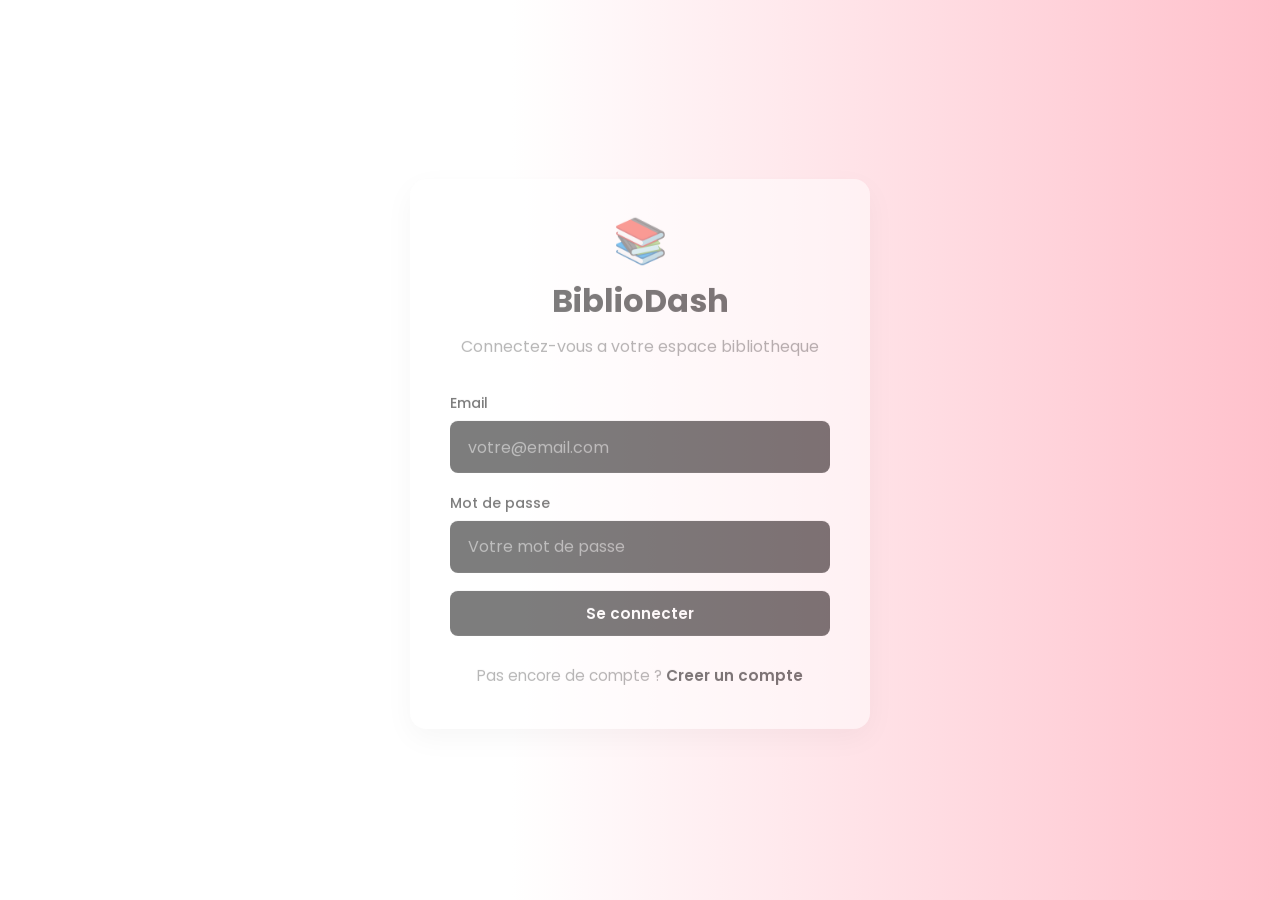
==== commit 088a9b9f: "Prepare deploiement front/back separe avec URLs permanentes. Ajoute CORS, config API externe, Docker" ====
--- a/src/index.html
+++ b/src/index.html
@@ -131,6 +131,7 @@
 
     <div class="toast" id="toast"></div>
 
+    <script src="js/env.js"></script>
     <script src="js/config.js?v=13"></script>
     <script src="js/api.js?v=13"></script>
     <script src="js/app.js?v=13"></script>
